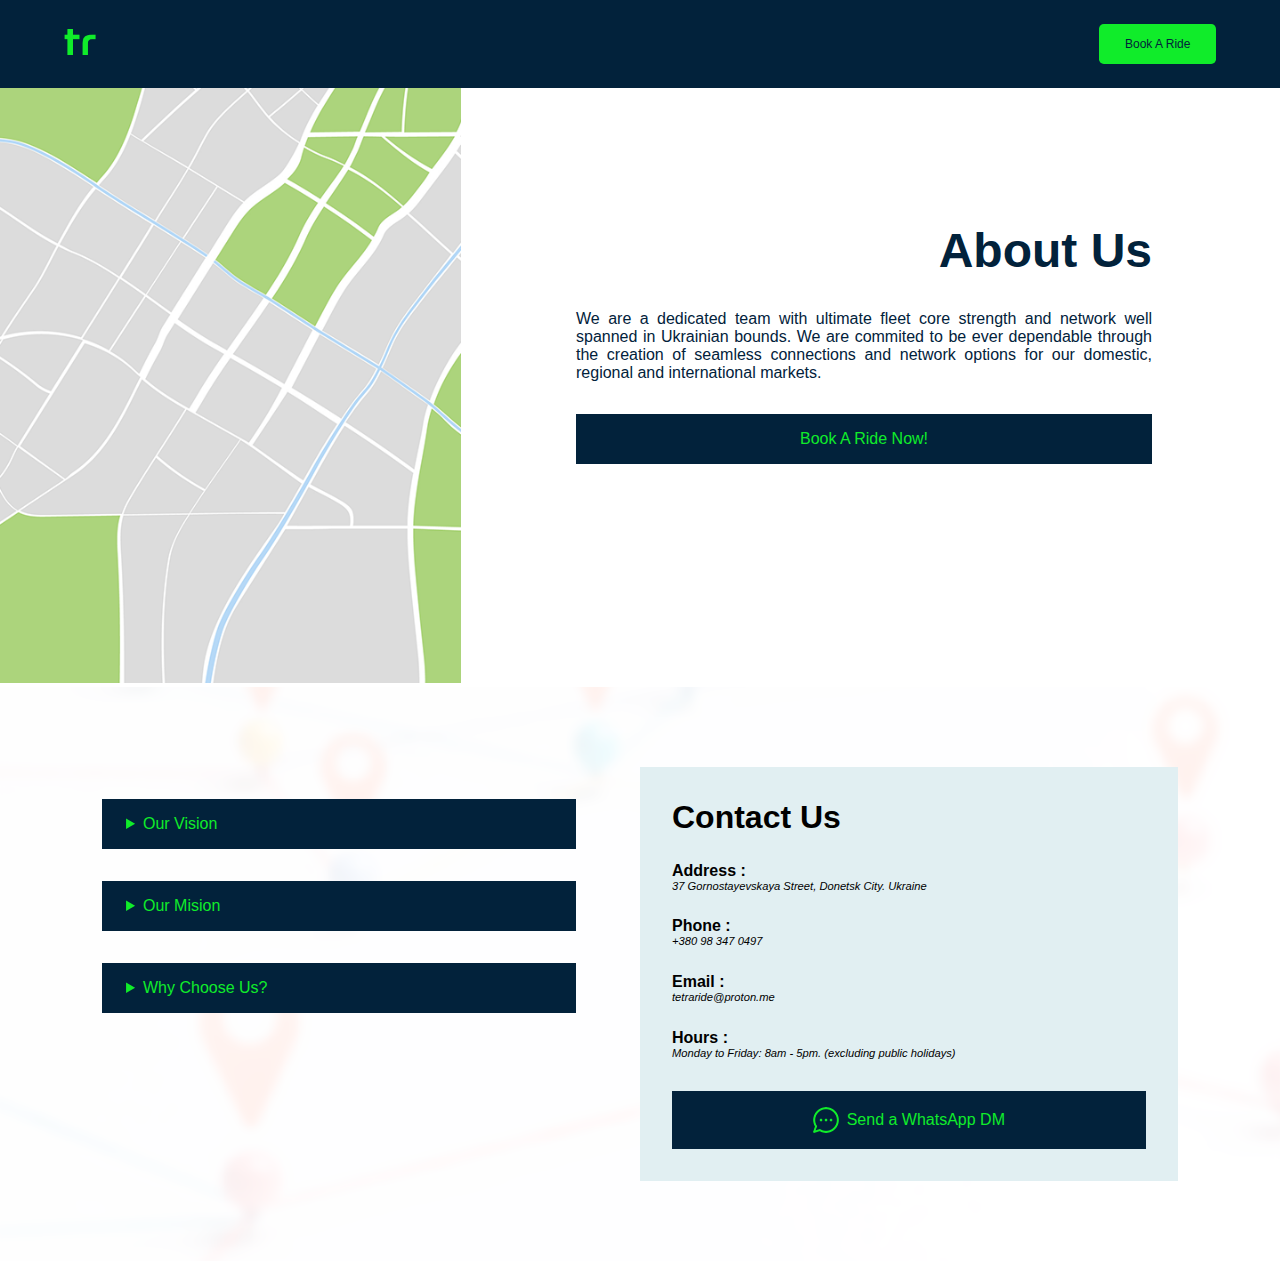
==== about.html @ 0a4a0a7c "Add files via upload" ====
<!DOCTYPE html>
<html lang="en">
<head>
    <meta charset="UTF-8">
    <meta http-equiv="X-UA-Compatible" content="IE=edge">
    <meta name="viewport" content="width=device-width, initial-scale=1.0">
    <title>About</title>
    <link rel="stylesheet" href="index.css">
    <link rel="shortcut icon" href="Images/tr.png" type="image/x-icon">
</head>
<body>

    <header>
        <a href="#"><img src="Homeimages/tr.png" alt="logo"></a>

        <button>Book A Ride</button>
    </header>


    <section class="About">
        <!-- About -->

        <div class="aboutLeft">
            <img src="Homeimages/About card.png" alt="">
        </div>

        <div class="aboutRight">
            <h1>About Us</h1>
            <p>
                We are a dedicated team with ultimate fleet core   strength  and  network  well spanned   in   Ukrainian 
                bounds.  We are commited to be ever dependable through the creation                 of seamless connections and network options for our domestic,   regional and international markets.
            </p>

            <button>Book A Ride Now!</button>
        </div>
    </section>


    <section class="CTA">
        <div class="ctaLeft">
            <details>
                <summary>Our Vision</summary>
                <p>
                    To be ever dependable through the creation of seamless connections and network options for our domestic, regional and international markets.
                </p>
            </details>

            <details>
                <summary>Our Mision</summary>
                <p>
                    To expand locations both domestically and beyond as the largest and most profitable transport company to achieve safe, efficient and affordable short and long haul services.
                </p>
            </details>

            <details>
                <summary>Why Choose Us?</summary>
                <p>
                    We are committed to the concept of Total Quality Management in which every function in our transport as well as support organisation is performed and audited to ensure stringent compliance with the requirements of the Ukraine Civil TransportRegulations
                </p>
            </details>
        </div>


        <div class="ctaRight">
            <h1>Contact Us</h1>

            <h2>Address :</h2>
            <p>37 Gornostayevskaya Street, Donetsk City. Ukraine</p>

            <h2>Phone :</h2>
            <p>+380 98 347 0497</p>

            <h2>Email :</h2>
            <p>tetraride@proton.me</p>

            <h2>Hours :</h2>
            <p>Monday to Friday: 8am - 5pm. (excluding public holidays) </p>

            <button><img src="Homeimages/messenger.png" alt="send">Send a WhatsApp DM</button>
        </div>
    </section>

</body>
</html>
---- index.css ----
@import url('https://fonts.googleapis.com/css2?family=Open+Sans:ital,wght@0,300;0,400;0,500;0,600;0,700;0,800;1,300;1,400;1,500;1,600;1,700;1,800&family=Poppins:ital,wght@0,100;0,200;0,300;0,500;0,900;1,100;1,200;1,300;1,500;1,900&display=swap');
@font-face {
    font-family: "ModernAge";
    src: url(Fonts/Modern\ Age.ttf);
}
@font-face {
    font-family: "Quincy";
    src: url(Fonts/QuincyItalic-Ea3Rz.ttf);
}

:root{
    --lightgreen: #10ec2a;
    --xogray: #10ec2a;
    --lightgray: #f6f6f6;
    --blue: #02223b;
    --Book: #b9e2d3;
    --AD:#e1eff2;
    --lightblue:#283b4c;
    --gradient: linear-gradient(90deg, var(--darkgreen), var(--lightgreen));
}

*{
    margin: 0;
    font-family: Arial, Helvetica, sans-serif;
}

header{
    display: flex;
    align-items: center;
    justify-content: space-between;
    padding: 1.5rem 5%;
    background: var(--blue);
    position: fixed;
    width: 90%;
    top: 0;
}

header img{
    max-width: 60%;
    height: auto;
}

header button{
    background: var(--lightgreen);
    color: var(--blue);
    border: 0;
    padding: .8rem 1.6rem;
    border-radius: .3rem;
    font-size: 12px;
    font-weight: 400;
    cursor: pointer;
}

.Home{
    display: flex;
    align-items: flex-start;
    justify-content: left;
    padding: 13% 9%;
    background: url(Homeimages/background.png) no-repeat;
    background-position: center;
    background-size: cover;
}

.HomeTXT{
    width: 55%;
}

.HomeTXT h1{
    font-family: 'modernAge';
    font-size: 6vw;
    color: var(--blue);
}

.HomeTXT h1 span{
    font-family: 'modernAge';
    font-size: 6vw;
    color: var(--lightgreen);
}

.HomeTXT h2{
    margin-top: 2rem;
    font-size: 2.5vw;
    font-weight: 400;
}

.HomeTXT p{
    margin-top: 1rem;
    font-size: 1.25vw;
    font-weight: 300;
    font-style: italic;
}

.HomeTXT button{
    margin-top: 3rem;
    border: 0;
    padding: .6rem 1.5rem;
    background: var(--lightgreen);
    color: var(--blue);
    border-radius: 5rem;
    font-size: 15px;
    font-weight: 300;
    cursor: pointer;
}

.HomeBook{
    width: 45%;
    padding-left: 8%;
}

.HomeBook form{
    background: var(--Book);
    display: flex;
    flex-direction: column;
    align-items: center;
    justify-content: center;
    padding: 2rem 3rem;
    border-radius: .5rem;
}


.HomeBook h1{
    font-size: 1.5rem;
    color: var(--lightblue);
    font-weight: 600;
    text-align: left;
    align-items: flex-start;
}

.HomeBook p{
    font-size: .6rem;
    margin: 1rem 0;
}

.HomeBook input{
    width: 100%;
    margin: 1rem;
    padding: 1rem .4rem;
    border-radius: .2rem;
    border: 0;
    background: var(--lightgray);
}

.HomeBook ::placeholder{
    font-style: italic;
}

.HomeBook button{
    width: 104%;
    border: 0;
    background: var(--blue);
    padding: 1rem 0;
    color: var(--xogray);
    margin-top: 3rem;
    border-radius: .2rem;
    font-size: 15px;
    font-weight: 700;
    cursor: pointer;
}

.Advantage{
    display: flex;
    align-items: center;
    padding: 6rem 6%;
    background: var(--AD);
}

.adCard{
    width: 50%;
}

.adCard img{
    max-width: 80%;
    height: auto;
}

.adText{
    width: 50%;
    padding-left: 5rem;
}

.adText h1{
    font-family: "Quincy";
    font-size: 3.5rem;
    font-weight: 300;
    color: var(--blue);
}

.adText p{
    margin: 2rem 0;
    font-size: 1.2rem;
    font-weight: 300;
    text-align: justify;
    color: var(--blue);
}

.adText button{
    border: 0;
    color: var(--lightgreen);
    background: var(--blue);
    padding: 1rem 1.5rem;
    font-size: 1rem;
    font-weight: 300;
    cursor: pointer;
}

.CTA{
    display: flex;
    padding: 5rem 8%;
    background: url(Homeimages/cta\ bg.png) no-repeat;
    background-size: cover;
    background-position: center;
}

.ctaLeft{
    width: 50%;
    margin-right: 4rem;
}

.ctaLeft details{
    background: var(--blue);
    margin: 2rem 0;
    padding: 1rem 5%;
    color: var(--lightgreen);
    cursor: pointer;
}

.ctaLeft details p{
    background: var(--AD);
    padding: 2.5rem 1.2rem;
    color: var(--blue);
    margin: 1rem -1.85vw -2vw -1.85vw;
    font-size: .8rem;
}

.ctaRight{
    width: 50%;
    background: var(--AD);
    padding: 2rem;
}

.ctaRight h1{
    font-size: 2rem;
    font-weight: 600;
}

.ctaRight h2{
    margin-top: 1.6rem;
    font-size: 1rem;
    font-weight: 600;
}

.ctaRight p{
    font-size: .7rem;
    font-weight: 300;
    font-style: italic;
}

.ctaRight button{
    margin-top: 2rem;
    display: flex;
    align-items: center;
    justify-content: center;
    width: 100%;
    background: var(--blue);
    color: var(--lightgreen);
    padding: 1rem 0;
    border: 0;
    cursor: pointer;
    font-size: 1rem;
    font-weight: 500;
}

.ctaRight button img{
    margin-right: .5rem;
}

.About{
    display: flex;
    align-items: center;
}

.aboutLeft{
    width: 50%;
}

.aboutLeft img{
    max-width: 80%;
    height: auto;
}

.aboutRight{
    width: 50%;
    padding-right: 10%;
    display: flex;
    flex-direction: column;
    align-items: flex-end;
    color: var(--blue);
}

.aboutRight h1{
    text-align: left;
    font-size: 3rem;
}

.aboutRight p{
    text-align: justify;
    margin-top: 2rem;
    font-size: 1rem;
    font-weight: 500;
}
.aboutRight button{
    width: 100%;
    border: 0;
    background: var(--blue);
    padding: 1rem 0;
    margin-top: 2rem;
    cursor: pointer;
    color: var(--lightgreen);
    font-size: 1rem;
    font-weight: 500;
}




@media only screen and (max-width: 600px){


    header{
        display: flex;
        align-items: center;
        justify-content: space-between;
        padding: 1.5rem 5%;
        background: var(--blue);
        position: fixed;
        width: 90%;
        top: 0;
    }
    
    header img{
        max-width: 60%;
        height: auto;
    }
    
    header button{
        background: var(--lightgreen);
        color: var(--blue);
        border: 0;
        padding: .8rem 1.6rem;
        border-radius: .3rem;
        font-size: 12px;
        font-weight: 400;
        cursor: pointer;
    }
    
    .Home{
        display: flex;
        flex-direction: column;
        align-items: flex-start;
        justify-content: left;
        padding: 9rem 9% 5rem 9%;
        background: url(Homeimages/background.png) no-repeat;
        background-position: center;
        background-size: cover;
    }
    
    .HomeTXT{
        width: 100%;
    }
    
    .HomeTXT h1{
        font-family: 'modernAge';
        font-size: 12vw;
        color: var(--blue);
    }
    
    .HomeTXT h1 span{
        font-family: 'modernAge';
        font-size: 12vw;
        color: var(--lightgreen);
    }
    
    .HomeTXT h2{
        margin-top: 1rem;
        font-size: 5.5vw;
        font-weight: 400;
    }
    
    .HomeTXT p{
        margin-top: .6rem;
        font-size: 2.7vw;
        font-weight: 300;
        font-style: italic;
    }
    
    .HomeTXT button{
        margin: 2rem 0;
        border: 0;
        padding: .6rem 1.5rem;
        background: var(--lightgreen);
        color: var(--blue);
        border-radius: .4rem;
        font-size: 15px;
        font-weight: 300;
        cursor: pointer;
    }
    
    .HomeBook{
        width: 100%;
        padding-left: 0;
    }
    
    .HomeBook form{
        background: var(--Book);
        display: flex;
        flex-direction: column;
        align-items: center;
        justify-content: center;
        padding: 2rem 2rem;
        border-radius: .5rem;
    }
    
    
    .HomeBook h1{
        font-size: 1.5rem;
        color: var(--lightblue);
        font-weight: 600;
        text-align: left;
        align-items: flex-start;
    }
    
    .HomeBook p{
        font-size: .6rem;
        margin: .6rem 0;
    }
    
    .HomeBook input{
        width: 100%;
        margin: .8rem 0;
        padding: 1rem .4rem;
        border-radius: .2rem;
        border: 0;
        background: var(--lightgray);
    }
    
    .HomeBook ::placeholder{
        font-style: italic;
    }
    
    .HomeBook button{
        width: 104%;
        border: 0;
        background: var(--blue);
        padding: 1rem 0;
        color: var(--xogray);
        margin-top: 2rem;
        border-radius: .2rem;
        font-size: 15px;
        font-weight: 700;
        cursor: pointer;
    }
    
    .Advantage{
        display: flex;
        flex-direction: column;
        align-items: center;
        padding: 5rem 6% 3rem 6%;
        background: var(--AD);
    }
    
    .adCard{
        width: 100%;
    }
    
    .adCard img{
        max-width: 100%;
        height: auto;
    }
    
    .adText{
        width: 100%;
        padding-left: 0rem;
        margin-top: 4rem;
    }
    
    .adText h1{
        font-family: "Quincy";
        font-size: 3rem;
        font-weight: 300;
        color: var(--blue);
    }
    
    .adText p{
        margin: 2rem 0;
        font-size: 1rem;
        font-weight: 300;
        text-align: justify;
        color: var(--blue);
    }
    
    .adText button{
        border: 0;
        color: var(--lightgreen);
        background: var(--blue);
        padding: 1rem 1.5rem;
        font-size: 1rem;
        font-weight: 300;
        cursor: pointer;
    }
    
    .CTA{
        display: flex;
        flex-direction: column;
        padding: 5rem 8%;
        background: url(Homeimages/cta\ bg.png) no-repeat;
        background-size: cover;
        background-position: center;
    }
    
    .ctaLeft{
        width: 100%;
        margin-right: 0rem;
    }
    
    .ctaLeft details{
        background: var(--blue);
        margin: 2rem 0;
        padding: 1rem 5%;
        color: var(--lightgreen);
        cursor: pointer;
    }
    
    .ctaLeft details p{
        background: var(--AD);
        padding: 2.5rem 1.2rem;
        color: var(--blue);
        margin: 1rem -4.2vw -5vw -4.2vw;
        font-size: .8rem;
    }
    
    .ctaRight{
        width: auto;
        background: var(--AD);
        padding: 2rem ;
    }
    
    .ctaRight h1{
        font-size: 2rem;
        font-weight: 600;
    }
    
    .ctaRight h2{
        margin-top: 1.6rem;
        font-size: 1rem;
        font-weight: 600;
    }
    
    .ctaRight p{
        font-size: .7rem;
        font-weight: 300;
        font-style: italic;
    }
    
    .ctaRight button{
        margin-top: 2rem;
        display: flex;
        align-items: center;
        justify-content: center;
        width: 100%;
        background: var(--blue);
        color: var(--lightgreen);
        padding: 1rem 0;
        border: 0;
        cursor: pointer;
        font-size: 1rem;
        font-weight: 500;
    }
    
    .ctaRight button img{
        margin-right: .5rem;
    }

    .About{
        display: flex;
        flex-direction: column;
        align-items: center;
    }
    
    .aboutLeft{
        width: 100%;
        display: none;
    }
    
    .aboutLeft img{
        max-width: 100%;
        height: auto;
    }
    
    .aboutRight{
        width: 100%;
        padding-right: 0%;
        display: flex;
        flex-direction: column;
        align-items: flex-end;
        color: var(--blue);
        margin-top: 9rem;
    }
    
    .aboutRight h1{
        text-align: left;
        font-size: 3rem;
        margin: 0 9%;
    }
    
    .aboutRight p{
        text-align: justify;
        margin-top: 3rem;
        font-size: 1rem;
        font-weight: 500;
        margin: 2rem 9%;
    }
    .aboutRight button{
        width: 83%;
        border: 0;
        background: var(--blue);
        padding: 1rem 0;
        margin-top: 2rem;
        cursor: pointer;
        color: var(--lightgreen);
        font-size: 1rem;
        font-weight: 500;
        margin: 0 9%;
    }

}
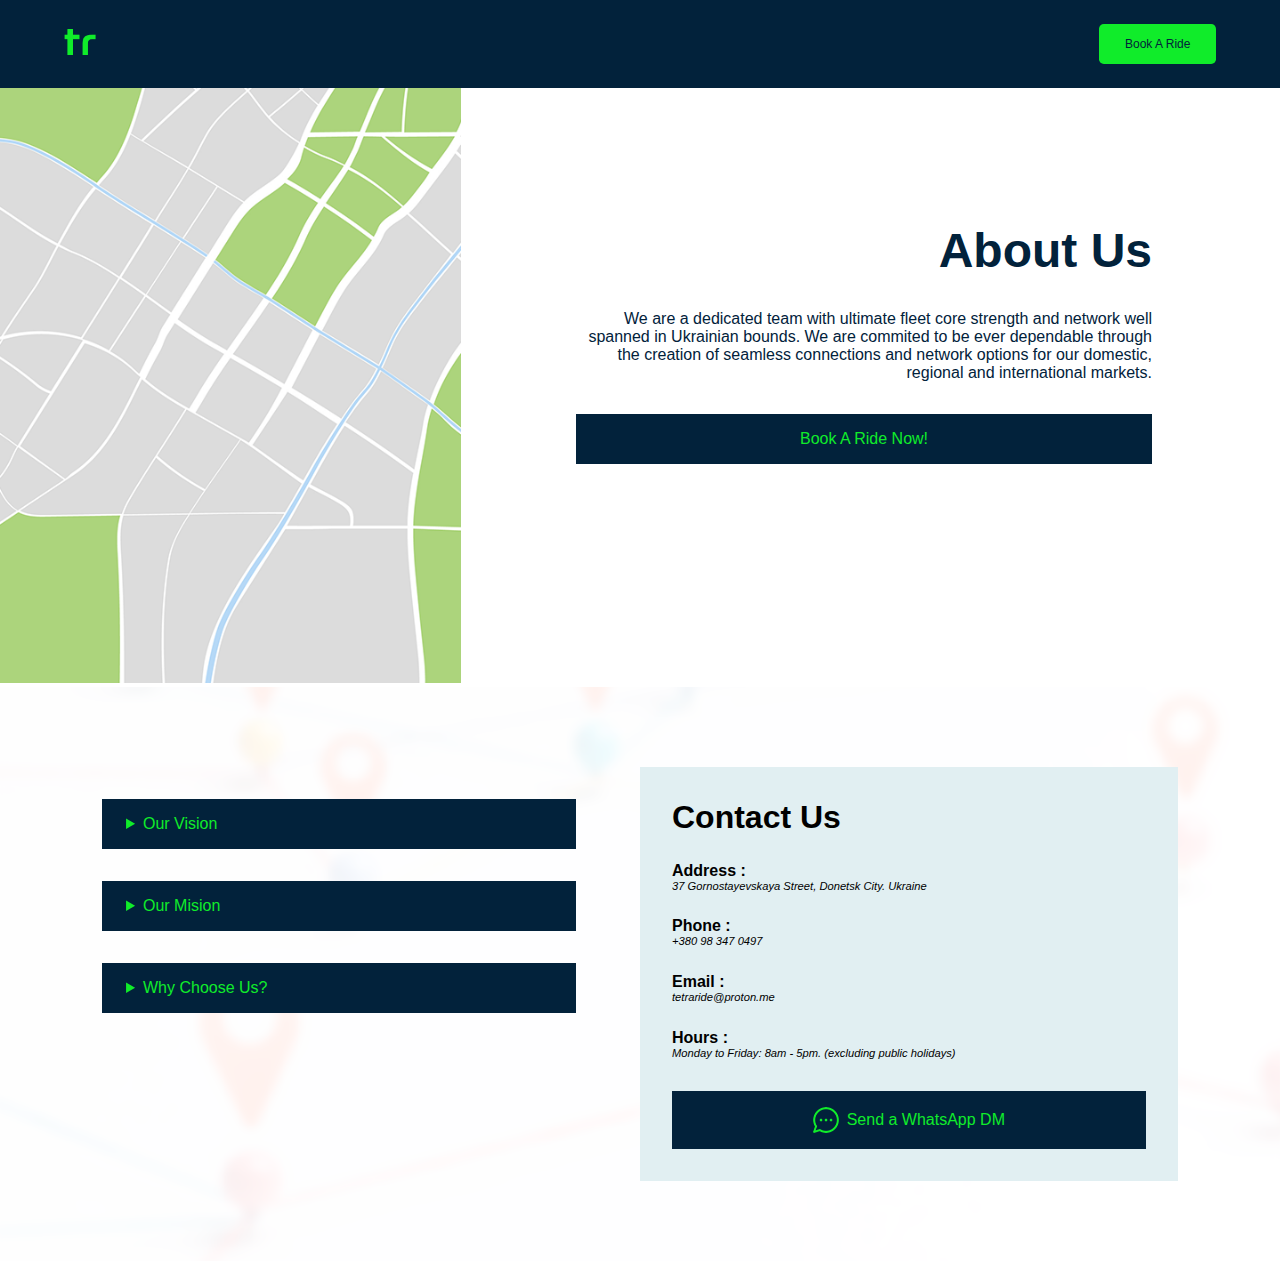
==== commit 0cb13e50: "Add files via upload" ====
--- a/about.html
+++ b/about.html
@@ -11,9 +11,9 @@
 <body>
 
     <header>
-        <a href="#"><img src="Homeimages/tr.png" alt="logo"></a>
+        <a href="index.html"><img src="Homeimages/tr.png" alt="logo"></a>
 
-        <button>Book A Ride</button>
+        <a href="book.html"><button>Book A Ride</button></a>
     </header>
 
 
@@ -31,7 +31,7 @@
                 bounds.  We are commited to be ever dependable through the creation                 of seamless connections and network options for our domestic,   regional and international markets.
             </p>
 
-            <button>Book A Ride Now!</button>
+            <button><a href="book.html">Book A Ride Now!</a></button>
         </div>
     </section>
 
--- a/index.css
+++ b/index.css
@@ -24,6 +24,10 @@
     font-family: Arial, Helvetica, sans-serif;
 }
 
+html{
+    scroll-behavior: smooth;
+}
+
 header{
     display: flex;
     align-items: center;
@@ -145,16 +149,22 @@
 }
 
 .HomeBook button{
-    width: 104%;
+    width: 103%;
     border: 0;
     background: var(--blue);
-    padding: 1rem 0;
+    padding: 1rem 0 1rem 0;
     color: var(--xogray);
     margin-top: 3rem;
     border-radius: .2rem;
     font-size: 15px;
     font-weight: 700;
     cursor: pointer;
+    margin-left: -.3rem;
+}
+
+.HomeBook  a{
+    width: 100%;
+    text-decoration: none;
 }
 
 .Advantage{
@@ -303,7 +313,7 @@
 }
 
 .aboutRight p{
-    text-align: justify;
+    text-align: right;
     margin-top: 2rem;
     font-size: 1rem;
     font-weight: 500;
@@ -320,6 +330,553 @@
     font-weight: 500;
 }
 
+.aboutRight a{
+    width: 100%;
+    border: 0;
+    background: var(--blue);
+    padding: 1rem 0;
+    margin-top: 2rem;
+    cursor: pointer;
+    color: var(--lightgreen);
+    font-size: 1rem;
+    font-weight: 500;
+    text-decoration: none;
+}
+
+
+
+.Bookings{
+    display: flex;
+    align-items: center;
+    justify-content: center;
+    height: 100vh;
+    padding: 2rem 2% 0 2%;
+}
+
+
+
+.rideDetails{
+    background: var(--AD);
+    display: flex;
+    flex-direction: column;
+    align-items: center;
+    justify-content: center;
+    padding: 2rem;
+    margin: 0 1.5rem;
+    width: 30%;
+    height: 400px;
+}
+
+.rideDetailsReceipt{
+    background: var(--AD);
+    display: flex;
+    flex-direction: column;
+    align-items: center;
+    justify-content: center;
+    padding: 2rem;
+    margin: 0 1.5rem;
+    width: 30%;
+    height: 400px;
+}
+
+.rideDetails h1{
+    font-size: 1.5rem;
+    color: var(--blue);
+    font-weight: 600;
+    text-align: center;
+    align-items: flex-start;
+    margin-bottom: 2rem;
+}
+
+.rideDetailsReceipt h1{
+    font-size: 1.5rem;
+    color: var(--blue);
+    font-weight: 600;
+    text-align: center;
+    align-items: flex-start;
+    margin-bottom: 2rem;
+}
+
+
+.rideDetails h3{
+    font-weight: 600;
+    font-size: 1rem;
+    margin: 1rem 0;
+}
+
+.rideDetailsReceipt h3{
+    font-weight: 600;
+    font-size: 1rem;
+    margin: .6rem 0;
+}
+
+.rideDetails p{
+    font-size: .9rem;
+    font-weight: 500;
+}
+
+.rideDetailsReceipt p{
+    font-size: .7rem;
+    font-weight: 500;
+}
+
+.rideDetails input{
+    width: 95%;
+    margin: 1rem 0;
+    padding: 1rem .4rem;
+    border-radius: .2rem;
+    border: 0;
+    background: var(--lightgray);
+}
+
+.rideDetails select{
+    width: 100%;
+    margin: 1rem 0;
+    padding: 1rem .4rem;
+    border-radius: .2rem;
+    border: 0;
+    background: var(--lightgray);
+    -webkit-appearance: none;
+    -moz-appearance: none;
+    -ms-appearance: none;
+    appearance: none;
+    width: 100%;
+}
+
+
+.rideDetails button{
+    width: 100%;
+    border: 0;
+    background: var(--blue);
+    padding: 1rem 0 1rem 0;
+    color: var(--xogray);
+    margin-top: 3rem;
+    border-radius: .2rem;
+    font-size: 15px;
+    font-weight: 700;
+    cursor: pointer;
+}
+
+.rideDetailsReceipt button{
+    width: 100%;
+    border: 0;
+    background: var(--blue);
+    padding: 1rem 0 1rem 0;
+    color: var(--xogray);
+    margin-top: 3rem;
+    border-radius: .2rem;
+    font-size: 15px;
+    font-weight: 700;
+    cursor: pointer;
+}
+
+.recieptText{
+    display: flex;
+    align-items: center;
+    justify-content: left;
+}
+
+.recieptText p{
+    margin-left: 1rem;
+    color: var(--blue);
+    font-size: .8rem;
+}
+
+.popupcon{
+    display: flex;
+    flex-direction: column;
+    align-items: center;
+    position: fixed;
+    top: 55%;
+    left: 50%;
+    transform: translate(-50%, -50%);
+    background-color: var(--blue);
+    color: var(--AD);
+    border-radius: 10px;
+    padding: 2rem 4% 2rem 4%;
+    width: 35vw;
+}
+
+.popupcon p{
+    font-weight: 400;
+    font-size: 1vw;
+    margin-bottom: 2rem;
+    text-align: center;
+}
+
+.warning{
+    max-width: 5vh;
+    height: 5vh;
+    display: flex;
+    margin: 1rem 0 1rem 0;
+}
+
+.popupcon h2{
+    font-weight: 700;
+    font-size: 2.5vw;
+    text-transform: uppercase;
+    margin-bottom: 2rem;
+}
+
+.ctaBNT{
+    display: flex;
+    align-items: center;
+    justify-content: space-between;
+    width: 65%;
+    margin-top: 1rem;
+    margin-bottom: 1rem;
+}
+
+#checkOut{
+    border: none;
+    background: var(--xogray);
+    color: var(--blue);
+    border-radius: .2rem;
+    padding: 1.1em 3.5em;
+    cursor: pointer;
+    font-weight: 600;
+    font-size: .8vw;
+}
+
+#closePopupButton{
+    border: none;
+    background: var(--AD);
+    color: var(--blue);
+    border-radius: .2rem;
+    padding: 1.1em 3.5em;
+    cursor: pointer;
+    font-weight: 600;
+    font-size: .8vw;
+}
+
+
+.popup{
+    display: flex;
+    flex-direction: column;
+    align-items: center;
+    justify-content: center;
+    height: 100vh;
+    padding: 2rem 4% 0 4%;
+    width: 100%;
+    display: none;
+    position: fixed;
+    background-color: var(--blue);
+    padding: 20px;
+    border-radius: 5px;
+    color: var(--AD);
+    background: url(Homeimages/popup\ bg.png) no-repeat;
+    background-position: center;
+    background-size: cover;
+}
+
+#paymentOption{
+    display: flex;
+    flex-direction: column;
+    align-items: center;
+    justify-content: center;
+    height: 100vh;
+    padding: 2rem 4% 0 4%;
+    width: 100%;
+    display: none;
+    position: fixed;
+    background-color: var(--blue);
+    padding: 20px;
+    border-radius: 5px;
+    color: var(--blue);
+    background: var(--lightgray);
+}
+
+
+.payCon{
+    display: flex;
+    flex-direction: column;
+    align-items: center;
+    position: fixed;
+    top: 55%;
+    left: 50%;
+    transform: translate(-50%, -50%);
+    background-color: var(--AD);
+    color: var(--blue);
+    border-radius: 10px;
+    padding: 2rem 4% 2rem 4%;
+    width: 35vw;
+}
+
+.payCon h1{
+    font-weight: 700;
+    font-size: 2vw;
+    text-transform: uppercase;
+    margin-bottom: 2rem;
+}
+
+.payIcon{
+    display: flex;
+    flex-direction: column;
+    align-items: center;
+}
+
+.piTop{
+    display: flex;
+    align-items: center;
+    justify-content: space-between;
+}
+
+.piButtom{
+    display: flex;
+    align-items: center;
+    justify-content: space-between;
+}
+
+.payIcon img{
+    max-width: 85%;
+    height: auto;
+    border-radius: .3rem;
+}
+
+.payCon button{
+    border: none;
+    background: var(--AD);
+    color: var(--blue);
+    border-radius: .2rem;
+    padding: 1.1em 3.5em;
+    cursor: pointer;
+    font-weight: 600;
+    font-size: .8vw;
+}
+
+.total{
+    display: flex;
+    align-items: center;
+    font-weight: 700;
+    font-size: 1.2vw;
+    margin: 2rem 0 2vw 0;
+    background: var(--blue);
+    padding: 1rem 7.3vw;
+    color: var(--lightgreen);
+}
+
+.total h4{
+    margin-left: 1rem;
+    color: var(--lightgreen);
+    display: block;
+}
+
+
+.payPal{
+    display: none;
+    flex-direction: column;
+    align-items: center;
+    position: fixed;
+    height: 100%;
+    background: var(--lightgray);
+    width: 100%;
+}
+
+.payPalPayment{
+    display: flex;
+    flex-direction: column;
+    align-items: center;
+    position: fixed;
+    top: 55%;
+    left: 50%;
+    transform: translate(-50%, -50%);
+    background-color: var(--AD);
+    color: var(--blue);
+    border-radius: 10px;
+    padding: 2rem 4% 2rem 4%;
+    width: 30vw;
+}
+
+.payPalPayment img{
+    max-width: 4vw;
+    height: 4vw;
+    margin: 1.5rem 0 3rem 0;
+}
+
+.payPalPayment h1{
+    font-size: 1.4vw;
+    font-weight: 700;
+    margin-bottom: 1rem;
+}
+
+.payPalPayment p{
+    font-size: .8vw;
+    font-weight: 400;
+    margin-bottom: 2rem;
+    text-align: center;
+    padding: 0 4vw;
+}
+
+.payPalPayment button{
+    font-size: .8rem;
+    font-weight: 600;
+    background: var(--blue);
+    padding: .7vw 6vw;
+    color: var(--lightgreen);
+    border: 0;
+    border-radius: 5rem;
+    cursor: pointer;
+}
+
+
+.applePay{
+    display: none;
+    flex-direction: column;
+    align-items: center;
+    position: fixed;
+    height: 100%;
+    background: var(--lightgray);
+    width: 100%;
+}
+
+.applePayPayment{
+    display: flex;
+    flex-direction: column;
+    align-items: center;
+    position: fixed;
+    top: 55%;
+    left: 50%;
+    transform: translate(-50%, -50%);
+    background-color: var(--AD);
+    color: var(--blue);
+    border-radius: 10px;
+    padding: 2rem 4% 2rem 4%;
+    width: 30vw;
+}
+
+.applePayPayment img{
+    max-width: 4vw;
+    height: 4vw;
+    margin: 1.5rem 0 3rem 0;
+}
+
+.applePayPayment h1{
+    font-size: 1.4vw;
+    font-weight: 700;
+    margin-bottom: 1rem;
+}
+
+.applePayPayment p{
+    font-size: .8vw;
+    font-weight: 400;
+    margin-bottom: 2rem;
+    text-align: center;
+    padding: 0 4vw;
+}
+
+.applePayPayment button{
+    font-size: .8rem;
+    font-weight: 600;
+    background: var(--blue);
+    padding: .7vw 6vw;
+    color: var(--lightgreen);
+    border: 0;
+    border-radius: 5rem;
+    cursor: pointer;
+}
+
+
+
+.cardPay{
+    display: none;
+    flex-direction: column;
+    align-items: center;
+    position: fixed;
+    height: 100%;
+    background: var(--lightgray);
+    width: 100%;
+}
+
+.cardPayPayment{
+    display: flex;
+    flex-direction: column;
+    position: fixed;
+    top: 55%;
+    left: 50%;
+    transform: translate(-50%, -50%);
+    background-color: var(--AD);
+    color: var(--blue);
+    border-radius: 10px;
+    padding: 2rem 4% 2rem 4%;
+    width: 30vw;
+}
+
+.cardPayPayment h1{
+    font-size: 1.7vw;
+    font-weight: 700;
+    text-align: center;
+    margin-top: 1vw;
+}
+
+.cardPayPayment form{
+    display: flex;
+    flex-direction: column;
+    align-items: center;
+}
+
+.CardDetails{
+    display: flex;
+    flex-direction: column;
+    margin: 3vw 0 1.5vw 0;
+    width: 100%;
+}
+
+.CardDetails h3{
+    font-size: .7vw;
+    font-weight: 400;
+    font-style: italic;
+    margin-bottom: .2rem;
+    padding-left: .3rem;
+}
+
+.CardDetails input{
+    width: 100%;
+    margin-bottom: 1rem;
+    padding: 1.2vw .5vw;
+    border: 0;
+    border-radius: .2rem;
+    font-size: 1vw;
+    font-weight: 400;
+    font-style: italic;
+}
+
+.excv{
+    display: flex;
+    align-items: center;
+    justify-content: space-between;
+}
+
+.security{
+    display: flex;
+    align-items: center;
+    justify-content: center;
+    margin-top: 1.6vw;
+}
+
+.security h5{
+    font-size: 1vw;
+    font-weight: 500;
+}
+
+.ScImg{
+    max-width: 9%;
+    height: 9%;
+    margin-left: .3rem;
+}
+
+.cardPay form button{
+    font-size: 1.1vw;
+    font-weight: 600;
+    background: var(--blue);
+    padding: .7vw 2vw;
+    color: var(--lightgreen);
+    border: 0;
+    border-radius: 5rem;
+    cursor: pointer;
+    margin: 1rem 0;
+    width: 50%;
+}
+
 
 
 
@@ -449,6 +1006,9 @@
     
     .HomeBook button{
         width: 104%;
+        display: flex;
+        align-items: center;
+        justify-content: center;
         border: 0;
         background: var(--blue);
         padding: 1rem 0;
@@ -458,6 +1018,7 @@
         font-size: 15px;
         font-weight: 700;
         cursor: pointer;
+        margin-left: -.5rem;
     }
     
     .Advantage{
@@ -632,4 +1193,484 @@
         margin: 0 9%;
     }
 
+    .Bookings{
+        display: flex;
+        flex-direction: column;
+        align-items: center;
+        justify-content: center;
+        height: auto;
+        padding: 2rem 2% 0 2%;
+        margin: 22% 0;
+    }
+
+    .Bookings img{
+        margin: 2rem 0;
+        transform: rotate(90deg);
+    }
+    
+    .rideDetails{
+        background: var(--AD);
+        display: flex;
+        flex-direction: column;
+        align-items: center;
+        justify-content: center;
+        padding: 2rem;
+        margin: 0 1.5rem;
+        width: 70%;
+        height: 400px;
+    }
+
+    .rideDetailsReceipt{
+        background: var(--AD);
+        display: flex;
+        flex-direction: column;
+        align-items: center;
+        justify-content: center;
+        padding: 2rem;
+        margin: 0 1.5rem;
+        width: 70%;
+        height: 400px;
+    }
+    
+    .rideDetails h1{
+        font-size: 1.5rem;
+        color: var(--blue);
+        font-weight: 600;
+        text-align: center;
+        align-items: flex-start;
+        margin-bottom: 2rem;
+    }
+    
+    .rideDetails input{
+        width: 95%;
+        margin: 1rem 0;
+        padding: 1rem .4rem;
+        border-radius: .2rem;
+        border: 0;
+        background: var(--lightgray);
+    }
+    
+    .rideDetails button{
+        width: 100%;
+        border: 0;
+        background: var(--blue);
+        padding: 1rem 0 1rem 0;
+        color: var(--xogray);
+        margin-top: 3rem;
+        border-radius: .2rem;
+        font-size: 15px;
+        font-weight: 700;
+        cursor: pointer;
+    }
+
+    
+
+    .popupcon{
+        display: flex;
+        flex-direction: column;
+        align-items: center;
+        position: fixed;
+        top: 55%;
+        left: 50%;
+        transform: translate(-50%, -50%);
+        background-color: var(--blue);
+        color: var(--AD);
+        border-radius: 10px;
+        padding: .7rem 4% 2rem 4%;
+        width: 75vw;
+    }
+    
+    .popupcon p{
+        font-weight: 400;
+        font-size: 2.4vw;
+        margin-bottom: 1rem;
+        padding: 0 1rem;
+        text-align: center;
+    }
+    
+    .warning{
+        max-width: 5vh;
+        rotate: -90deg;
+        height: 5vh;
+        display: flex;
+        margin: 0rem 0 0rem 0;
+    }
+    
+    .popupcon h2{
+        font-weight: 700;
+        font-size: 6.5vw;
+        text-transform: uppercase;
+        margin-bottom: 1rem;
+        margin-top: -1rem;
+    }
+    
+    .ctaBNT{
+        display: flex;
+        align-items: center;
+        justify-content: space-between;
+        width: 85%;
+        margin-top: 1rem;
+        margin-bottom: 1rem;
+    }
+    
+    #checkOut{
+        border: none;
+        background: var(--xogray);
+        color: var(--blue);
+        border-radius: .2rem;
+        padding: 1.1em 3.5em;
+        cursor: pointer;
+        font-weight: 600;
+        font-size: 2.4vw;
+    }
+    
+    #closePopupButton{
+        border: none;
+        background: var(--AD);
+        color: var(--blue);
+        border-radius: .2rem;
+        padding: 1.1em 3.5em;
+        cursor: pointer;
+        font-weight: 600;
+        font-size: 2.4vw;
+    }
+    
+    
+    .popup{
+        display: none;
+        flex-direction: column;
+        align-items: center;
+        justify-content: center;
+        height: 1000vh;
+        padding: 0;
+        width: 100%;
+        position: fixed;
+        padding: 0;
+        border-radius: 5px;
+        color: var(--AD);
+        background: url(Homeimages/Group\ 20.png) no-repeat;
+        background-position: center;
+        background-size: cover;
+    }
+
+    .LogoR{
+        rotate: -90deg;
+    }
+
+    .headR{
+        height: 6%;
+    }
+
+    #paymentOption{
+        display: flex;
+        flex-direction: column;
+        align-items: center;
+        justify-content: center;
+        height: 1000vh;
+        padding: 2rem 4% 0 4%;
+        width: 100%;
+        display: none;
+        position: fixed;
+        background-color: var(--blue);
+        padding: 20px;
+        border-radius: 5px;
+        color: var(--blue);
+        background: var(--lightgray);
+    }
+    
+    
+    .payCon{
+        display: flex;
+        flex-direction: column;
+        align-items: center;
+        position: fixed;
+        top: 55%;
+        left: 50%;
+        transform: translate(-50%, -50%);
+        background-color: var(--AD);
+        color: var(--blue);
+        border-radius: 10px;
+        padding: 2rem 4% 2rem 4%;
+        width: 75vw;
+    }
+    
+    .payCon h1{
+        font-weight: 700;
+        font-size: 5vw;
+        text-transform: uppercase;
+        margin-bottom: 1rem;
+        z-index: 1;
+    }
+    
+    .payIcon{
+        display: flex;
+        width: 80%;
+    }
+
+    .piTop{
+        display: flex;
+        align-items: center;
+        justify-content: space-between;
+        margin-top: -.5rem;
+    }
+    
+    .piButtom{
+        display: flex;
+        align-items: center;
+        justify-content: space-between;
+        margin-top: -2rem;
+    }
+    
+    .payIcon img{
+        max-width: 100%;
+        height: auto;
+        border-radius: .3rem;
+        rotate: -90deg;
+    }
+
+    
+    .payCon button{
+        border: none;
+        background: var(--AD);
+        color: var(--blue);
+        border-radius: .2rem;
+        padding: 1.1em 3.5em;
+        cursor: pointer;
+        font-weight: 600;
+        font-size: .8vw;
+    }
+
+    
+    .total{
+        font-weight: 700;
+        font-size: 2.8vw;
+        margin: 0rem 0 2vw 0;
+        background: var(--blue);
+        padding: 1rem 12vw;
+        color: var(--lightgreen);
+    }
+
+
+    .payPal{
+        display: none;
+        flex-direction: column;
+        align-items: center;
+        position: fixed;
+        height: 1000%;
+        background: var(--lightgray);
+        width: 100%;
+    }
+    
+    .payPalPayment{
+        display: flex;
+        flex-direction: column;
+        align-items: center;
+        position: fixed;
+        top: 55%;
+        left: 50%;
+        transform: translate(-50%, -50%);
+        background-color: var(--AD);
+        color: var(--blue);
+        border-radius: 10px;
+        padding: 2rem 4% 2rem 4%;
+        width: 70vw;
+    }
+    
+    .payPalPayment img{
+        max-width: 9vw;
+        height: 9vw;
+        margin: 2.5vw 0 7vw 0;
+        rotate: -90deg;
+    }
+    
+    .payPalPayment h1{
+        font-size: 3.8vw;
+        font-weight: 700;
+        margin-bottom: 1rem;
+    }
+    
+    .payPalPayment p{
+        font-size: 2.3vw;
+        font-weight: 400;
+        margin-bottom: 2rem;
+        text-align: center;
+        padding: 0 4vw;
+    }
+    
+    .payPalPayment button{
+        font-size: 1.1rem;
+        font-weight: 600;
+        background: var(--blue);
+        padding: 1.5vw 10vw;
+        color: var(--lightgreen);
+        border: 0;
+        border-radius: 5rem;
+        cursor: pointer;
+    }
+
+
+
+
+    .applePay{
+        display: none;
+        flex-direction: column;
+        align-items: center;
+        position: fixed;
+        height: 1000%;
+        background: var(--lightgray);
+        width: 100%;
+    }
+    
+    .applePayPayment{
+        display: flex;
+        flex-direction: column;
+        align-items: center;
+        position: fixed;
+        top: 55%;
+        left: 50%;
+        transform: translate(-50%, -50%);
+        background-color: var(--AD);
+        color: var(--blue);
+        border-radius: 10px;
+        padding: 2rem 4% 2rem 4%;
+        width: 70vw;
+    }
+    
+    .applePayPayment img{
+        max-width: 9vw;
+        height: 9vw;
+        margin: 2.5vw 0 7vw 0;
+        rotate: -90deg;
+    }
+    
+    .applePayPayment h1{
+        font-size: 3.7vw;
+        font-weight: 700;
+        margin-bottom: 1rem;
+    }
+    
+    .applePayPayment p{
+        font-size: 2.3vw;
+        font-weight: 400;
+        margin-bottom: 2rem;
+        text-align: center;
+        padding: 0 4vw;
+    }
+    
+    .applePayPayment button{
+        font-size: 1.1rem;
+        font-weight: 600;
+        background: var(--blue);
+        padding: 1.5vw 10vw;
+        color: var(--lightgreen);
+        border: 0;
+        border-radius: 5rem;
+        cursor: pointer;
+    }
+
+
+    .cardPay{
+        display: none;
+        flex-direction: column;
+        align-items: center;
+        position: fixed;
+        height: 1000%;
+        background: var(--lightgray);
+        width: 100%;
+    }
+    
+    .cardPayPayment{
+        display: flex;
+        flex-direction: column;
+        position: fixed;
+        top: 55%;
+        left: 50%;
+        transform: translate(-50%, -50%);
+        background-color: var(--AD);
+        color: var(--blue);
+        border-radius: 10px;
+        padding: 2rem 4% 2rem 4%;
+        width: 75vw;
+    }
+    
+    .cardPayPayment h1{
+        font-size: 5vw;
+        font-weight: 700;
+        text-align: center;
+        margin-top: 1vw;
+    }
+    
+    .cardPayPayment form{
+        display: flex;
+        flex-direction: column;
+        align-items: center;
+    }
+    
+    .CardDetails{
+        display: flex;
+        flex-direction: column;
+        margin: 8vw 0 0vw 0;
+        width: 90%;
+    }
+    
+    .CardDetails h3{
+        font-size: 2vw;
+        font-weight: 400;
+        font-style: italic;
+        margin-bottom: .2rem;
+        padding-left: .3rem;
+    }
+    
+    .CardDetails input{
+        width: 100%;
+        margin-bottom: 1rem;
+        padding: 1.2vw .9vw;
+        border: 0;
+        border-radius: .2rem;
+        font-size: 2.8vw;
+        font-weight: 400;
+        font-style: italic;
+    }
+    
+    .excv{
+        display: flex;
+        align-items: center;
+        justify-content: space-between;
+    }
+    
+    .security{
+        display: flex;
+        align-items: center;
+        justify-content: center;
+        margin-top: 0vw;
+    }
+    
+    .security h5{
+        font-size: 2.4vw;
+        font-weight: 500;
+        margin-right: 1vw;
+    }
+    
+    .ScImg{
+        max-width: 9%;
+        height: 9%;
+        margin-left: .9rem;
+        rotate: -90deg;
+    }
+    
+    .cardPay form button{
+        font-size: 3.5vw;
+        font-weight: 600;
+        background: var(--blue);
+        padding: 1.9vw 2vw;
+        color: var(--lightgreen);
+        border: 0;
+        border-radius: 5rem;
+        cursor: pointer;
+        margin: -5vw 0 .3rem 0;
+        width: 50%;
+    }
+    
+    
+
 }